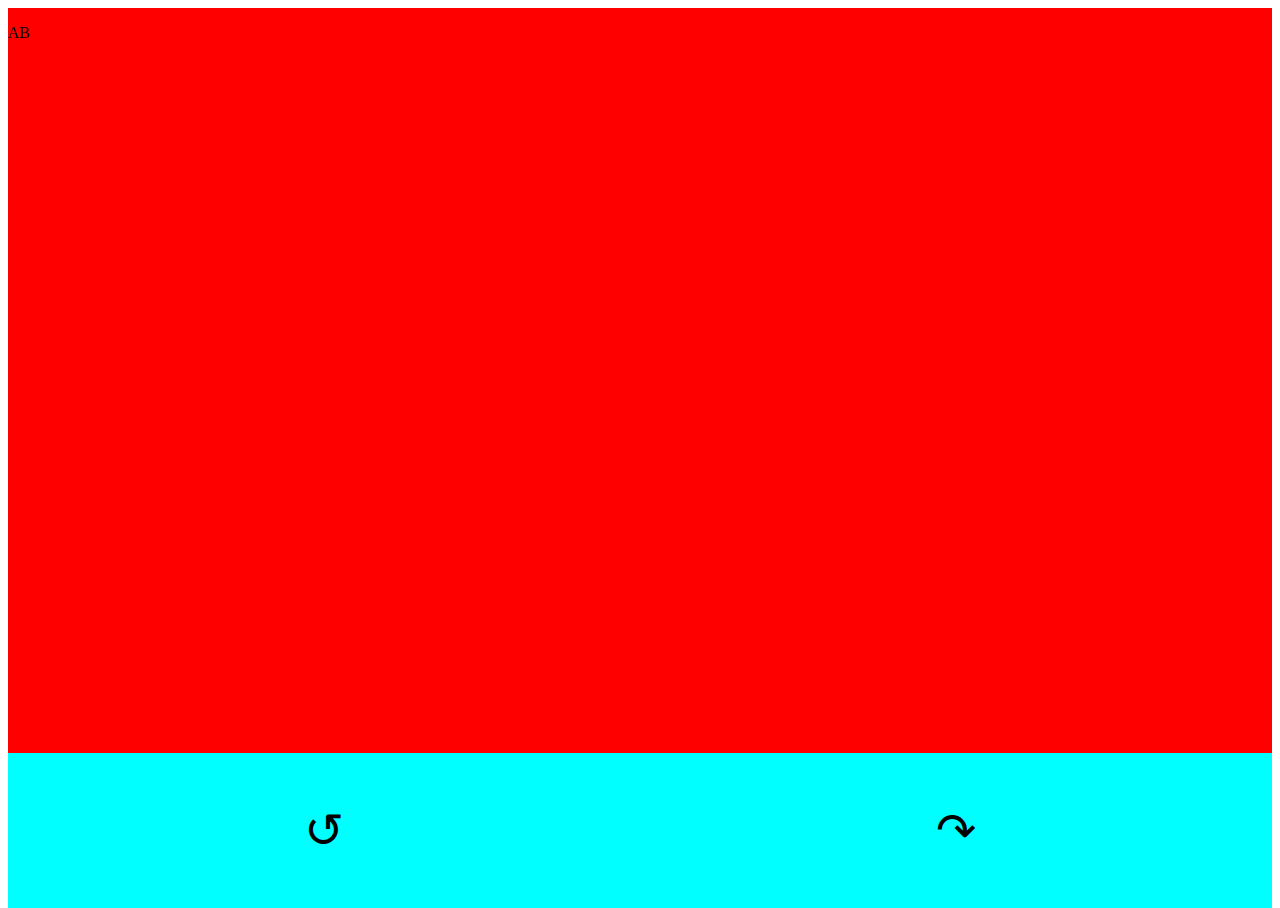
==== index.html @ 3a79793d "Inital site" ====
<!DOCTYPE html>
<html>
<head>
        <link rel="stylesheet" href="style.css">

</head>
<body>
<div id="container">
	<div id="card">
	<div id="word">
	<p class="front">AB</p>
	<p class="back">ABBA</p>
	</div>
	<div id="bottom_container">
	<div id="turn">
	&#8634;
	</div>
	<div id="next">
	&#8631;
	</div>
	</div>
	</div>
</div>
<script language="javascript" type="text/javascript" src="scripts.js"></script>		

</body>
</html>
---- style.css ----
html, body {
  height: 100%;
}
#bottom_container{
	width:100%;
	display: flex;
    flex-wrap: wrap;
	flex-grow:1;
}
#turn,#next{
	flex-grow: 1;
    display: flex;
    justify-content: center;
    align-items: center;
	font-size: 3em;
	background-color:aqua;
	}
#container{
	width:100%;
	height:100%;
	
}
#card{
	width:100%;
	height:100%;
	display: flex;
    flex-direction: column;
}
#word{
	width: 100%;
	flex-grow:7;
	display: flex;
background-color:red;
transition: 0.6s;
	transform-style: preserve-3d;
}
#word:hover{
	transform: rotateY(180deg);
}

/* hide back of pane during swap */
.front, .back {
	backface-visibility: hidden;
justify-content: center; /* align horizontal */
align-items: center;

}

/* front pane, placed above back */
.front {
	z-index: 2;
	/* for firefox 31 */
	transform: rotateY(0deg);
}

/* back, initially hidden pane */
.back {
	transform: rotateY(180deg);
}
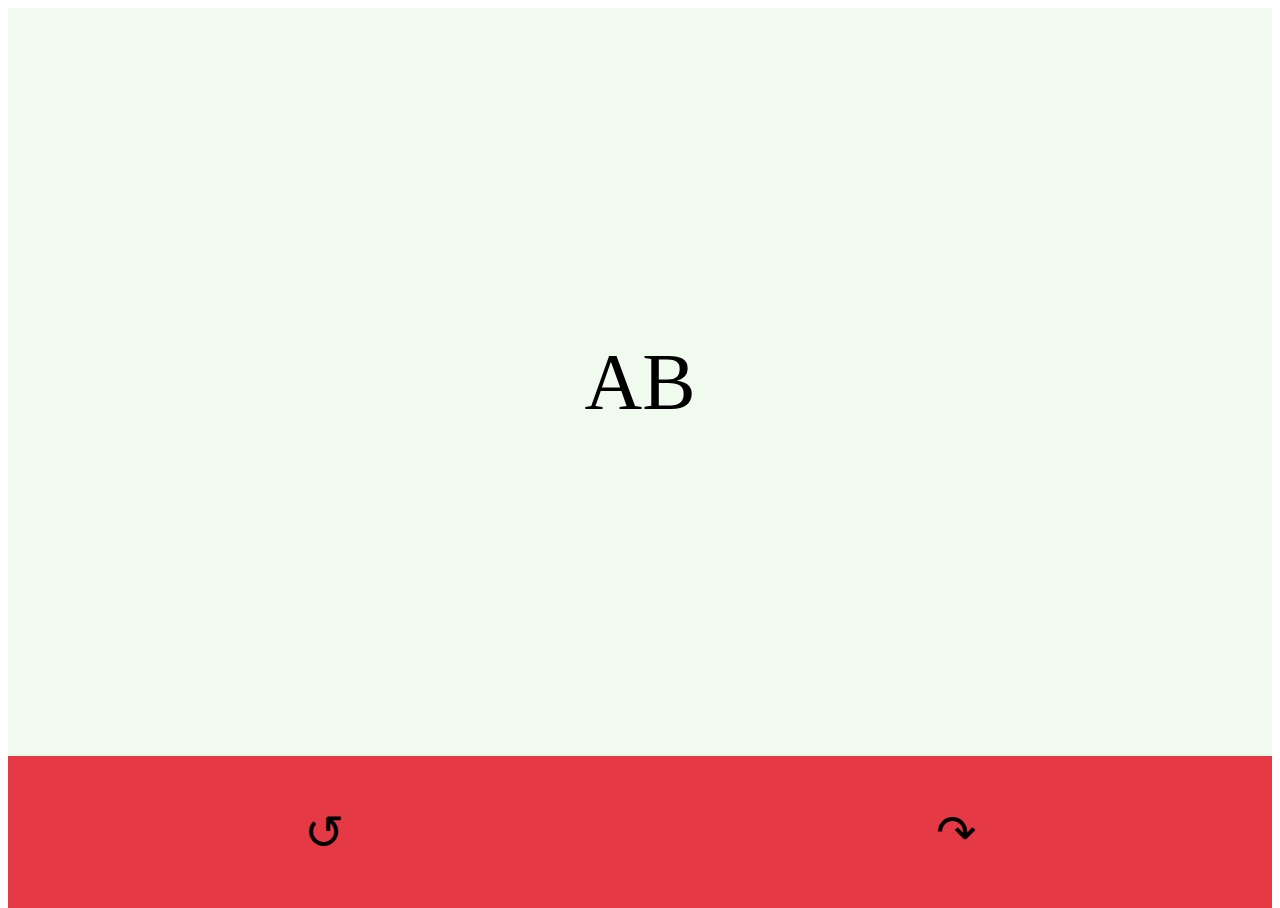
==== commit 0b3c3fa8: "Added words" ====
--- a/index.html
+++ b/index.html
@@ -8,16 +8,16 @@
 <div id="container">
 	<div id="card">
 	<div id="word">
-	<p class="front">AB</p>
-	<p class="back">ABBA</p>
+	<p id="front">AB</p>
+	<p id="back">ABBA</p>
 	</div>
 	<div id="bottom_container">
-	<div id="turn">
+	<button id="turn" onClick="turn()">
 	&#8634;
-	</div>
-	<div id="next">
+	</button>
+	<button id="next" onClick="next()">
 	&#8631;
-	</div>
+	</button>
 	</div>
 	</div>
 </div>
--- a/style.css
+++ b/style.css
@@ -6,6 +6,7 @@
 	display: flex;
     flex-wrap: wrap;
 	flex-grow:1;
+
 }
 #turn,#next{
 	flex-grow: 1;
@@ -13,7 +14,8 @@
     justify-content: center;
     align-items: center;
 	font-size: 3em;
-	background-color:aqua;
+	background-color:#E63946;
+	border: none;
 	}
 #container{
 	width:100%;
@@ -25,6 +27,7 @@
 	height:100%;
 	display: flex;
     flex-direction: column;
+	'padding: 10px;
 }
 #word{
 	width: 100%;
@@ -33,27 +36,47 @@
 background-color:red;
 transition: 0.6s;
 	transform-style: preserve-3d;
+	text-align: center;
+	background-color:#F1FAEE;
 }
-#word:hover{
+#word.active{
 	transform: rotateY(180deg);
+	background-color:#A8DADC;
 }
 
 /* hide back of pane during swap */
-.front, .back {
+#front, #back {
 	backface-visibility: hidden;
 justify-content: center; /* align horizontal */
 align-items: center;
-
+margin: auto;
+    font-size: 5em;
 }
-
+.active #front{
+	display:none;
+}
+.active #back{
+	display:block;
+}
 /* front pane, placed above back */
-.front {
+#front {
 	z-index: 2;
 	/* for firefox 31 */
 	transform: rotateY(0deg);
+	display:block;
 }
 
 /* back, initially hidden pane */
-.back {
+#back {
 	transform: rotateY(180deg);
+	display:none;
+}
+
+@media screen and (min-width: 800px) {
+	#screen and (min-width: 1200px){
+	margin-left: 20%;
+    max-width: 60%;
+
+	}
+
 }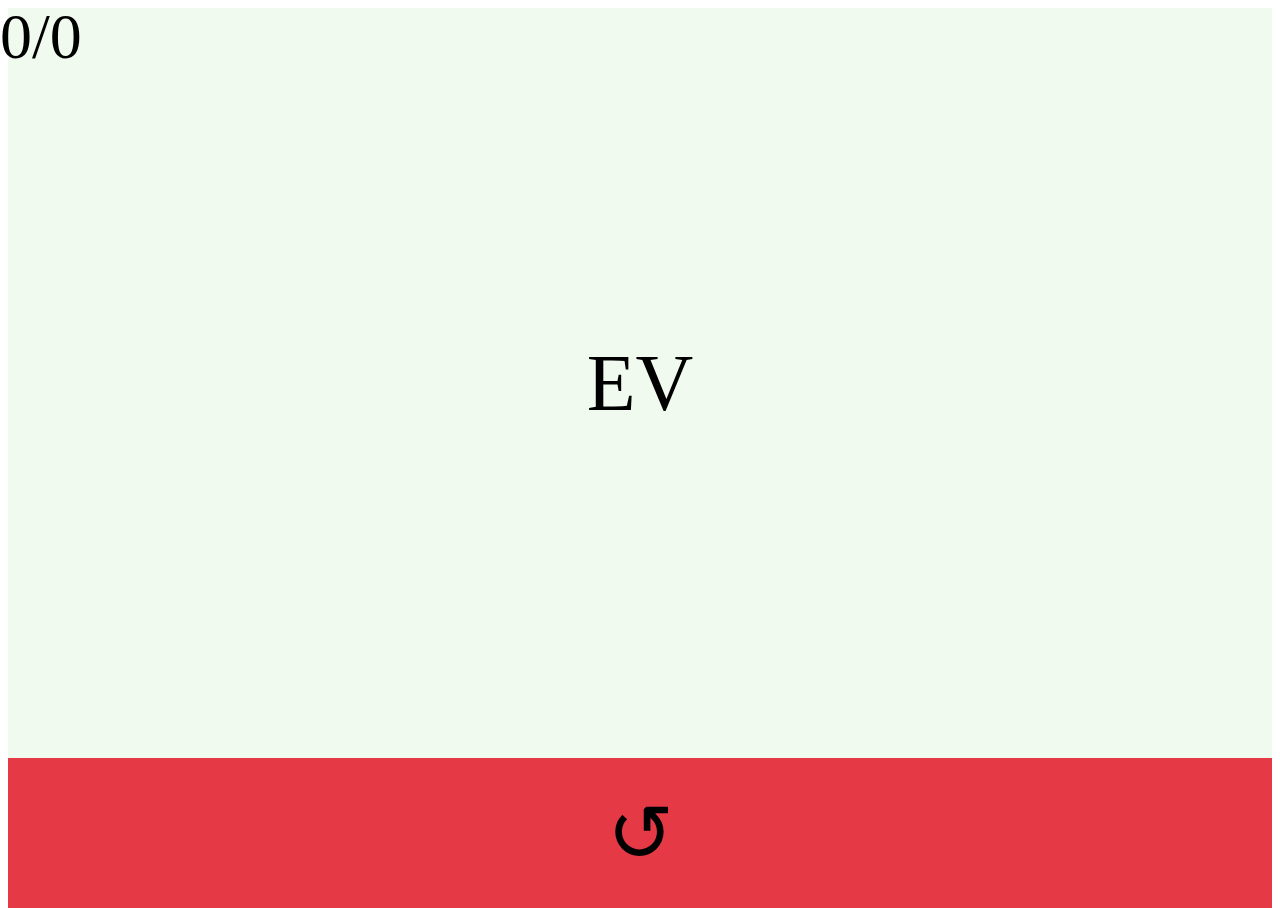
==== commit 0f359a21: "Update Word Learner" ====
--- a/index.html
+++ b/index.html
@@ -1,27 +1,36 @@
 <!DOCTYPE html>
 <html>
 <head>
-        <link rel="stylesheet" href="style.css">
-
+ <link rel="stylesheet" href="style.css">
 </head>
 <body>
+<div id="counter">
+<span id="goodCount"></span>/<span id="total"></span>
+</div>
 <div id="container">
 	<div id="card">
 	<div id="word">
-	<p id="front">AB</p>
-	<p id="back">ABBA</p>
+	<p id="front"></p>
+	<p id="back"></p>
 	</div>
 	<div id="bottom_container">
 	<button id="turn" onClick="turn()">
 	&#8634;
 	</button>
-	<button id="next" onClick="next()">
-	&#8631;
+	<button id="wrong" onClick="wrongResult()">
+	&#10007;
+	</button>
+	<button id="good" onClick="goodResult()">
+	&#10003;
 	</button>
 	</div>
 	</div>
 </div>
 <script language="javascript" type="text/javascript" src="scripts.js"></script>		
 
+<script>
+// self executing function here
+next();
+</script>
 </body>
 </html>--- a/style.css
+++ b/style.css
@@ -8,12 +8,12 @@
 	flex-grow:1;
 
 }
-#turn,#next{
+#turn,#good, #wrong{
 	flex-grow: 1;
     display: flex;
     justify-content: center;
     align-items: center;
-	font-size: 3em;
+	font-size: 5em;
 	background-color:#E63946;
 	border: none;
 	}
@@ -31,7 +31,7 @@
 }
 #word{
 	width: 100%;
-	flex-grow:7;
+	flex-grow:12;
 	display: flex;
 background-color:red;
 transition: 0.6s;
@@ -79,4 +79,25 @@
 
 	}
 
+}
+
+#bottom_container #turn{
+	display:block;
+}
+#bottom_container.active #turn{
+	display: none;
+}
+
+#bottom_container #good, #bottom_container #wrong{
+	display:none;
+}
+#bottom_container.active #good, #bottom_container.active #wrong{
+	display: block;
+}
+#counter{
+	    position: absolute;
+    left: 0;
+    top: 0;
+    font-size: 4em;
+    z-index: 10;
 }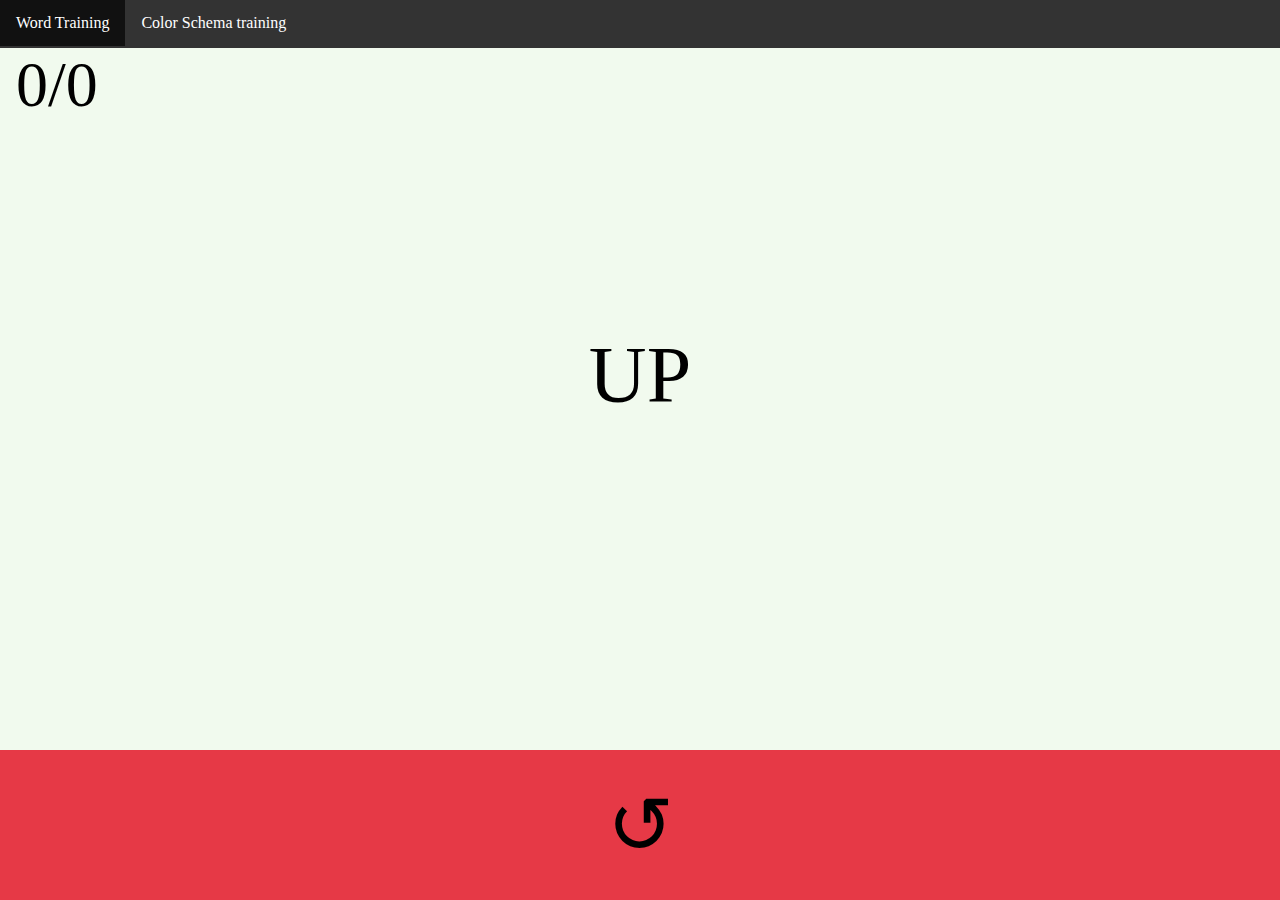
==== commit 308fc718: "Update Color scheme" ====
--- a/index.html
+++ b/index.html
@@ -4,6 +4,10 @@
  <link rel="stylesheet" href="style.css">
 </head>
 <body>
+<ul>
+  <li><a href="index.html">Word Training</a></li>
+  <li><a href="colorscheme/index.html">Color Schema training</a></li>
+</ul>
 <div id="counter">
 <span id="goodCount"></span>/<span id="total"></span>
 </div>
--- a/style.css
+++ b/style.css
@@ -1,5 +1,7 @@
 html, body {
   height: 100%;
+    margin: 0;
+    padding: 0;
 }
 #bottom_container{
 	width:100%;
@@ -96,8 +98,39 @@
 }
 #counter{
 	    position: absolute;
-    left: 0;
-    top: 0;
+    left: 1rem;
+	top: 3rem;
     font-size: 4em;
     z-index: 10;
+}
+
+ul {
+    list-style-type: none;
+    margin: 0;
+    padding: 0;
+    overflow: hidden;
+    background-color: #333;
+	height:3rem;
+	position: absolute;
+    top: 0;
+    left: 0;
+    z-index: 5;
+    width: 100%;
+    margin: 0;
+}
+
+li {
+    float: left;
+}
+
+li a {
+    display: block;
+    color: white;
+    text-align: center;
+    padding: 14px 16px;
+    text-decoration: none;
+}
+
+li a:hover {
+    background-color: #111;
 }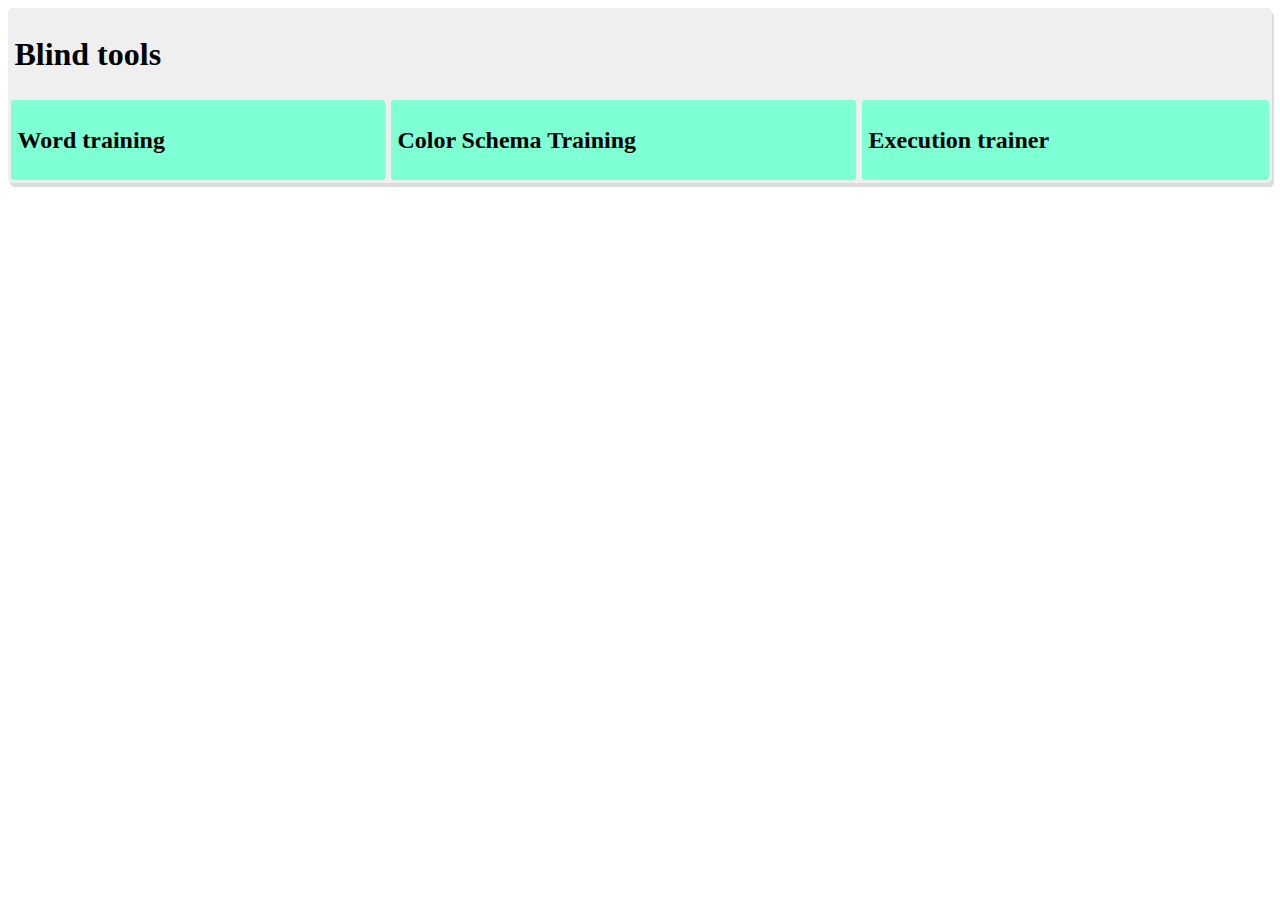
==== commit 95ffa2ef: "Updates" ====
--- a/index.html
+++ b/index.html
@@ -4,32 +4,16 @@
  <link rel="stylesheet" href="style.css">
 </head>
 <body>
-<ul>
-  <li><a href="index.html">Word Training</a></li>
-  <li><a href="colorscheme/index.html">Color Schema training</a></li>
-</ul>
-<div id="counter">
-<span id="goodCount"></span>/<span id="total"></span>
+<div class="subject-container">
+<h1>Blind tools</h1><br/>
+<div class="item-container">
+<a href="word-trainer/index.html>"><div class="item"><h2>Word training</h2></div></a>
+<a href="colorscheme/index.html"><div class="item"><h2>Color Schema Training</h2></div></a>
+<a href="exec-trainer/index.html"><div class="item"><h2>Execution trainer	</h2></div></a>
 </div>
-<div id="container">
-	<div id="card">
-	<div id="word">
-	<p id="front"></p>
-	<p id="back"></p>
-	</div>
-	<div id="bottom_container">
-	<button id="turn" onClick="turn()">
-	&#8634;
-	</button>
-	<button id="wrong" onClick="wrongResult()">
-	&#10007;
-	</button>
-	<button id="good" onClick="goodResult()">
-	&#10003;
-	</button>
-	</div>
-	</div>
 </div>
+
+
 <script language="javascript" type="text/javascript" src="scripts.js"></script>		
 
 <script>
--- a/style.css
+++ b/style.css
@@ -1,136 +1,29 @@
-html, body {
-  height: 100%;
-    margin: 0;
-    padding: 0;
-}
-#bottom_container{
-	width:100%;
-	display: flex;
-    flex-wrap: wrap;
-	flex-grow:1;
+.item-container{
+	display:flex;
+		flex-direction:row;
 
 }
-#turn,#good, #wrong{
-	flex-grow: 1;
+.item-container a{
+	flex-grow:1;
+	color:initial;
+	text-decoration:none;
+}
+.subject-container{
+	flex-direction: column;
     display: flex;
-    justify-content: center;
-    align-items: center;
-	font-size: 5em;
-	background-color:#E63946;
-	border: none;
-	}
-#container{
-	width:100%;
-	height:100%;
+    background-color: #efefef;
+    border-radius: .3em;
+    box-shadow: 2px 4px 0px #dcdcdc;
 	
 }
-#card{
-	width:100%;
-	height:100%;
-	display: flex;
-    flex-direction: column;
-	'padding: 10px;
+.item{
+background-color: aquamarine;
+    margin: 0.2em;
+    padding: 0.4em;
+    border-radius: 0.2em;
+	
 }
-#word{
-	width: 100%;
-	flex-grow:12;
-	display: flex;
-background-color:red;
-transition: 0.6s;
-	transform-style: preserve-3d;
-	text-align: center;
-	background-color:#F1FAEE;
-}
-#word.active{
-	transform: rotateY(180deg);
-	background-color:#A8DADC;
-}
-
-/* hide back of pane during swap */
-#front, #back {
-	backface-visibility: hidden;
-justify-content: center; /* align horizontal */
-align-items: center;
-margin: auto;
-    font-size: 5em;
-}
-.active #front{
-	display:none;
-}
-.active #back{
-	display:block;
-}
-/* front pane, placed above back */
-#front {
-	z-index: 2;
-	/* for firefox 31 */
-	transform: rotateY(0deg);
-	display:block;
-}
-
-/* back, initially hidden pane */
-#back {
-	transform: rotateY(180deg);
-	display:none;
-}
-
-@media screen and (min-width: 800px) {
-	#screen and (min-width: 1200px){
-	margin-left: 20%;
-    max-width: 60%;
-
-	}
-
-}
-
-#bottom_container #turn{
-	display:block;
-}
-#bottom_container.active #turn{
-	display: none;
-}
-
-#bottom_container #good, #bottom_container #wrong{
-	display:none;
-}
-#bottom_container.active #good, #bottom_container.active #wrong{
-	display: block;
-}
-#counter{
-	    position: absolute;
-    left: 1rem;
-	top: 3rem;
-    font-size: 4em;
-    z-index: 10;
-}
-
-ul {
-    list-style-type: none;
-    margin: 0;
-    padding: 0;
-    overflow: hidden;
-    background-color: #333;
-	height:3rem;
-	position: absolute;
-    top: 0;
-    left: 0;
-    z-index: 5;
-    width: 100%;
-    margin: 0;
-}
-
-li {
-    float: left;
-}
-
-li a {
-    display: block;
-    color: white;
-    text-align: center;
-    padding: 14px 16px;
-    text-decoration: none;
-}
-
-li a:hover {
-    background-color: #111;
+h1{
+	margin-bottom: 0;
+    padding: .2em;
 }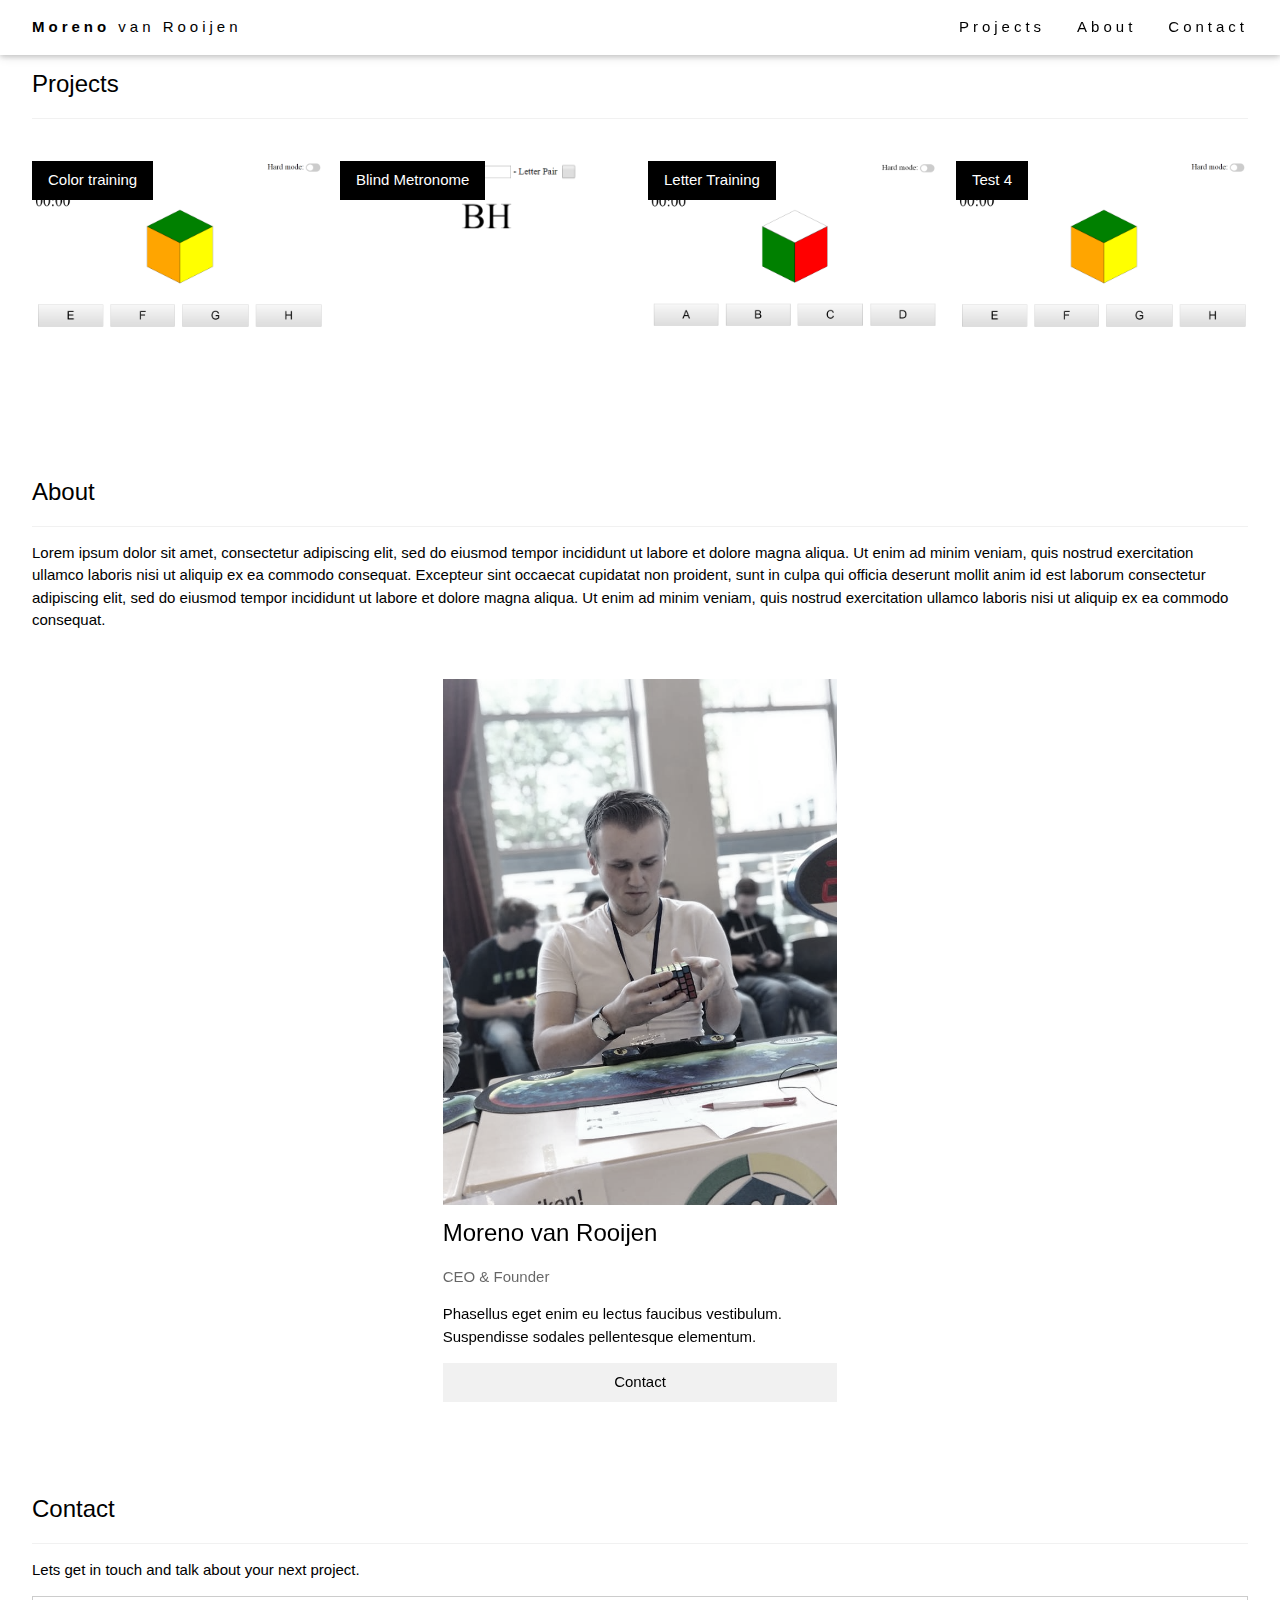
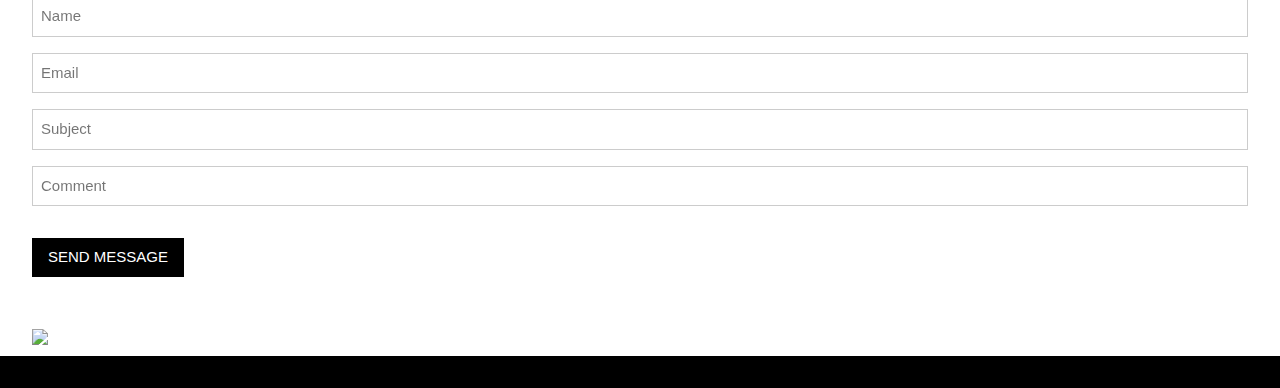
==== commit 89c420aa: "Changed setup of website" ====
--- a/index.html
+++ b/index.html
@@ -1,24 +1,118 @@
 <!DOCTYPE html>
 <html>
-<head>
- <link rel="stylesheet" href="style.css">
-</head>
+<title>W3.CSS Template</title>
+<meta charset="UTF-8">
+<meta name="viewport" content="width=device-width, initial-scale=1">
+<link rel="stylesheet" href="style.css">
 <body>
-<div class="subject-container">
-<h1>Blind tools</h1><br/>
-<div class="item-container">
-<a href="word-trainer/index.html>"><div class="item"><h2>Word training</h2></div></a>
-<a href="colorscheme/index.html"><div class="item"><h2>Color Schema Training</h2></div></a>
-<a href="exec-trainer/index.html"><div class="item"><h2>Execution trainer	</h2></div></a>
-</div>
+
+<!-- Navbar (sit on top) -->
+<div class="w3-top">
+  <div class="w3-bar w3-white w3-wide w3-padding w3-card">
+    <a href="#home" class="w3-bar-item w3-button"><b>Moreno</b> van Rooijen</a>
+    <!-- Float links to the right. Hide them on small screens -->
+    <div class="w3-right w3-hide-small">
+      <a href="#projects" class="w3-bar-item w3-button">Projects</a>
+      <a href="#about" class="w3-bar-item w3-button">About</a>
+      <a href="#contact" class="w3-bar-item w3-button">Contact</a>
+    </div>
+  </div>
 </div>
 
 
-<script language="javascript" type="text/javascript" src="scripts.js"></script>		
+<!-- Page content -->
+<div class="w3-content w3-padding" style="max-width:1564px">
 
-<script>
-// self executing function here
-next();
-</script>
+  <!-- Project Section -->
+  <div class="w3-container w3-padding-32" id="projects">
+    <h3 class="w3-border-bottom w3-border-light-grey w3-padding-16">Projects</h3>
+  </div>
+
+<!-- div.w3-row-padding>(div.w3-col.l3.m6.w3-margin-bottom>div.w3-display-container>div.w3-display-topleft.w3-black.w3-padding>{Test $}^+img.image[src="images/color_training.png" width="100%"])*4
+-->
+<div class="w3-row-padding">
+  <div class="w3-col l3 m6 w3-margin-bottom">
+    <a href="colorscheme/index.html">
+	<div class="w3-display-container">
+      <div class="w3-display-topleft w3-black w3-padding">Color training</div>
+      <img src="images/color_training.png" alt="" class="image" width="100%">
+
+    </div>
+	</a>
+  </div>
+  <div class="w3-col l3 m6 w3-margin-bottom">
+      <a href="blind_metronome/index.html">
+    <div class="w3-display-container">
+      <div class="w3-display-topleft w3-black w3-padding">Blind Metronome</div>
+      <img src="images/Blind metronome.png" alt="" class="image" width="100%">
+    </div>
+	</a>
+  </div>
+  <div class="w3-col l3 m6 w3-margin-bottom">
+    <div class="w3-display-container">
+      <div class="w3-display-topleft w3-black w3-padding">Letter Training</div>
+      <img src="images/letter_training.png" alt="" class="image" width="100%">
+    </div>
+  </div>
+  <div class="w3-col l3 m6 w3-margin-bottom">
+    <div class="w3-display-container">
+      <div class="w3-display-topleft w3-black w3-padding">Test 4</div>
+      <img src="images/color_training.png" alt="" class="image" width="100%">
+    </div>
+  </div>
+</div>
+
+
+
+
+  <!-- About Section -->
+  <div class="w3-container w3-padding-32" id="about">
+    <h3 class="w3-border-bottom w3-border-light-grey w3-padding-16">About</h3>
+    <p>Lorem ipsum dolor sit amet, consectetur adipiscing elit, sed do eiusmod tempor incididunt ut labore et dolore magna aliqua. Ut enim ad minim veniam, quis nostrud exercitation ullamco laboris nisi ut aliquip ex ea commodo consequat. Excepteur sint
+      occaecat cupidatat non proident, sunt in culpa qui officia deserunt mollit anim id est laborum consectetur adipiscing elit, sed do eiusmod tempor incididunt ut labore et dolore magna aliqua. Ut enim ad minim veniam, quis nostrud exercitation ullamco
+      laboris nisi ut aliquip ex ea commodo consequat.
+    </p>
+  </div>
+
+  <div class="w3-row-padding w3-grayscale">
+    <div class="w3-col l4 m3 w3-margin-bottom"></div>
+    <div class="w3-col l4 m6 w3-margin-bottom">
+      <img src="images/moreno.jpg" alt="John" style="width:100%">
+      <h3>Moreno van Rooijen</h3>
+      <p class="w3-opacity">CEO & Founder</p>
+      <p>Phasellus eget enim eu lectus faucibus vestibulum. Suspendisse sodales pellentesque elementum.</p>
+      <p><button class="w3-button w3-light-grey w3-block">Contact</button></p>
+    </div>
+    <div class="w3-col l4 m3 w3-margin-bottom"></div>
+  </div>
+
+  <!-- Contact Section -->
+  <div class="w3-container w3-padding-32" id="contact">
+    <h3 class="w3-border-bottom w3-border-light-grey w3-padding-16">Contact</h3>
+    <p>Lets get in touch and talk about your next project.</p>
+    <form action="/action_page.php" target="_blank">
+      <input class="w3-input w3-border" type="text" placeholder="Name" required name="Name">
+      <input class="w3-input w3-section w3-border" type="text" placeholder="Email" required name="Email">
+      <input class="w3-input w3-section w3-border" type="text" placeholder="Subject" required name="Subject">
+      <input class="w3-input w3-section w3-border" type="text" placeholder="Comment" required name="Comment">
+      <button class="w3-button w3-black w3-section" type="submit">
+        <i class="fa fa-paper-plane"></i> SEND MESSAGE
+      </button>
+    </form>
+  </div>
+
+<!-- Image of location/map -->
+<div class="w3-container">
+  <img src="/w3images/map.jpg" class="w3-image" style="width:100%">
+</div>
+
+<!-- End page content -->
+</div>
+
+
+<!-- Footer -->
+<footer class="w3-center w3-black w3-padding-16">
+</footer>
+
 </body>
-</html>+</html>
--- a/style.css
+++ b/style.css
@@ -1,29 +1,233 @@
-.item-container{
-	display:flex;
-		flex-direction:row;
-
-}
-.item-container a{
-	flex-grow:1;
-	color:initial;
-	text-decoration:none;
-}
-.subject-container{
-	flex-direction: column;
-    display: flex;
-    background-color: #efefef;
-    border-radius: .3em;
-    box-shadow: 2px 4px 0px #dcdcdc;
-	
-}
-.item{
-background-color: aquamarine;
-    margin: 0.2em;
-    padding: 0.4em;
-    border-radius: 0.2em;
-	
-}
-h1{
-	margin-bottom: 0;
-    padding: .2em;
-}+/* W3.CSS 4.12 November 2018 by Jan Egil and Borge Refsnes */
+html{box-sizing:border-box}*,*:before,*:after{box-sizing:inherit}
+/* Extract from normalize.css by Nicolas Gallagher and Jonathan Neal git.io/normalize */
+html{-ms-text-size-adjust:100%;-webkit-text-size-adjust:100%}body{margin:0}
+article,aside,details,figcaption,figure,footer,header,main,menu,nav,section,summary{display:block}
+audio,canvas,progress,video{display:inline-block}progress{vertical-align:baseline}
+audio:not([controls]){display:none;height:0}[hidden],template{display:none}
+a{background-color:transparent;-webkit-text-decoration-skip:objects}
+a:active,a:hover{outline-width:0}abbr[title]{border-bottom:none;text-decoration:underline;text-decoration:underline dotted}
+dfn{font-style:italic}mark{background:#ff0;color:#000}
+small{font-size:80%}sub,sup{font-size:75%;line-height:0;position:relative;vertical-align:baseline}
+sub{bottom:-0.25em}sup{top:-0.5em}figure{margin:1em 40px}img{border-style:none}svg:not(:root){overflow:hidden}
+code,kbd,pre,samp{font-family:monospace,monospace;font-size:1em}hr{box-sizing:content-box;height:0;overflow:visible}
+button,input,select,textarea{font:inherit;margin:0}optgroup{font-weight:bold}
+button,input{overflow:visible}button,select{text-transform:none}
+button,html [type=button],[type=reset],[type=submit]{-webkit-appearance:button}
+button::-moz-focus-inner, [type=button]::-moz-focus-inner, [type=reset]::-moz-focus-inner, [type=submit]::-moz-focus-inner{border-style:none;padding:0}
+button:-moz-focusring, [type=button]:-moz-focusring, [type=reset]:-moz-focusring, [type=submit]:-moz-focusring{outline:1px dotted ButtonText}
+fieldset{border:1px solid #c0c0c0;margin:0 2px;padding:.35em .625em .75em}
+legend{color:inherit;display:table;max-width:100%;padding:0;white-space:normal}textarea{overflow:auto}
+[type=checkbox],[type=radio]{padding:0}
+[type=number]::-webkit-inner-spin-button,[type=number]::-webkit-outer-spin-button{height:auto}
+[type=search]{-webkit-appearance:textfield;outline-offset:-2px}
+[type=search]::-webkit-search-cancel-button,[type=search]::-webkit-search-decoration{-webkit-appearance:none}
+::-webkit-input-placeholder{color:inherit;opacity:0.54}
+::-webkit-file-upload-button{-webkit-appearance:button;font:inherit}
+/* End extract */
+html,body{font-family:Verdana,sans-serif;font-size:15px;line-height:1.5}html{overflow-x:hidden}
+h1{font-size:36px}h2{font-size:30px}h3{font-size:24px}h4{font-size:20px}h5{font-size:18px}h6{font-size:16px}.w3-serif{font-family:serif}
+h1,h2,h3,h4,h5,h6{font-family:"Segoe UI",Arial,sans-serif;font-weight:400;margin:10px 0}.w3-wide{letter-spacing:4px}
+hr{border:0;border-top:1px solid #eee;margin:20px 0}
+.w3-image{max-width:100%;height:auto}img{vertical-align:middle}a{color:inherit}
+.w3-table,.w3-table-all{border-collapse:collapse;border-spacing:0;width:100%;display:table}.w3-table-all{border:1px solid #ccc}
+.w3-bordered tr,.w3-table-all tr{border-bottom:1px solid #ddd}.w3-striped tbody tr:nth-child(even){background-color:#f1f1f1}
+.w3-table-all tr:nth-child(odd){background-color:#fff}.w3-table-all tr:nth-child(even){background-color:#f1f1f1}
+.w3-hoverable tbody tr:hover,.w3-ul.w3-hoverable li:hover{background-color:#ccc}.w3-centered tr th,.w3-centered tr td{text-align:center}
+.w3-table td,.w3-table th,.w3-table-all td,.w3-table-all th{padding:8px 8px;display:table-cell;text-align:left;vertical-align:top}
+.w3-table th:first-child,.w3-table td:first-child,.w3-table-all th:first-child,.w3-table-all td:first-child{padding-left:16px}
+.w3-btn,.w3-button{border:none;display:inline-block;padding:8px 16px;vertical-align:middle;overflow:hidden;text-decoration:none;color:inherit;background-color:inherit;text-align:center;cursor:pointer;white-space:nowrap}
+.w3-btn:hover{box-shadow:0 8px 16px 0 rgba(0,0,0,0.2),0 6px 20px 0 rgba(0,0,0,0.19)}
+.w3-btn,.w3-button{-webkit-touch-callout:none;-webkit-user-select:none;-khtml-user-select:none;-moz-user-select:none;-ms-user-select:none;user-select:none}   
+.w3-disabled,.w3-btn:disabled,.w3-button:disabled{cursor:not-allowed;opacity:0.3}.w3-disabled *,:disabled *{pointer-events:none}
+.w3-btn.w3-disabled:hover,.w3-btn:disabled:hover{box-shadow:none}
+.w3-badge,.w3-tag{background-color:#000;color:#fff;display:inline-block;padding-left:8px;padding-right:8px;text-align:center}.w3-badge{border-radius:50%}
+.w3-ul{list-style-type:none;padding:0;margin:0}.w3-ul li{padding:8px 16px;border-bottom:1px solid #ddd}.w3-ul li:last-child{border-bottom:none}
+.w3-tooltip,.w3-display-container{position:relative}.w3-tooltip .w3-text{display:none}.w3-tooltip:hover .w3-text{display:inline-block}
+.w3-ripple:active{opacity:0.5}.w3-ripple{transition:opacity 0s}
+.w3-input{padding:8px;display:block;border:none;border-bottom:1px solid #ccc;width:100%}
+.w3-select{padding:9px 0;width:100%;border:none;border-bottom:1px solid #ccc}
+.w3-dropdown-click,.w3-dropdown-hover{position:relative;display:inline-block;cursor:pointer}
+.w3-dropdown-hover:hover .w3-dropdown-content{display:block}
+.w3-dropdown-hover:first-child,.w3-dropdown-click:hover{background-color:#ccc;color:#000}
+.w3-dropdown-hover:hover > .w3-button:first-child,.w3-dropdown-click:hover > .w3-button:first-child{background-color:#ccc;color:#000}
+.w3-dropdown-content{cursor:auto;color:#000;background-color:#fff;display:none;position:absolute;min-width:160px;margin:0;padding:0;z-index:1}
+.w3-check,.w3-radio{width:24px;height:24px;position:relative;top:6px}
+.w3-sidebar{height:100%;width:200px;background-color:#fff;position:fixed!important;z-index:1;overflow:auto}
+.w3-bar-block .w3-dropdown-hover,.w3-bar-block .w3-dropdown-click{width:100%}
+.w3-bar-block .w3-dropdown-hover .w3-dropdown-content,.w3-bar-block .w3-dropdown-click .w3-dropdown-content{min-width:100%}
+.w3-bar-block .w3-dropdown-hover .w3-button,.w3-bar-block .w3-dropdown-click .w3-button{width:100%;text-align:left;padding:8px 16px}
+.w3-main,#main{transition:margin-left .4s}
+.w3-modal{z-index:3;display:none;padding-top:100px;position:fixed;left:0;top:0;width:100%;height:100%;overflow:auto;background-color:rgb(0,0,0);background-color:rgba(0,0,0,0.4)}
+.w3-modal-content{margin:auto;background-color:#fff;position:relative;padding:0;outline:0;width:600px}
+.w3-bar{width:100%;overflow:hidden}.w3-center .w3-bar{display:inline-block;width:auto}
+.w3-bar .w3-bar-item{padding:8px 16px;float:left;width:auto;border:none;display:block;outline:0}
+.w3-bar .w3-dropdown-hover,.w3-bar .w3-dropdown-click{position:static;float:left}
+.w3-bar .w3-button{white-space:normal}
+.w3-bar-block .w3-bar-item{width:100%;display:block;padding:8px 16px;text-align:left;border:none;white-space:normal;float:none;outline:0}
+.w3-bar-block.w3-center .w3-bar-item{text-align:center}.w3-block{display:block;width:100%}
+.w3-responsive{display:block;overflow-x:auto}
+.w3-container:after,.w3-container:before,.w3-panel:after,.w3-panel:before,.w3-row:after,.w3-row:before,.w3-row-padding:after,.w3-row-padding:before,
+.w3-cell-row:before,.w3-cell-row:after,.w3-clear:after,.w3-clear:before,.w3-bar:before,.w3-bar:after{content:"";display:table;clear:both}
+.w3-col,.w3-half,.w3-third,.w3-twothird,.w3-threequarter,.w3-quarter{float:left;width:100%}
+.w3-col.s1{width:8.33333%}.w3-col.s2{width:16.66666%}.w3-col.s3{width:24.99999%}.w3-col.s4{width:33.33333%}
+.w3-col.s5{width:41.66666%}.w3-col.s6{width:49.99999%}.w3-col.s7{width:58.33333%}.w3-col.s8{width:66.66666%}
+.w3-col.s9{width:74.99999%}.w3-col.s10{width:83.33333%}.w3-col.s11{width:91.66666%}.w3-col.s12{width:99.99999%}
+@media (min-width:601px){.w3-col.m1{width:8.33333%}.w3-col.m2{width:16.66666%}.w3-col.m3,.w3-quarter{width:24.99999%}.w3-col.m4,.w3-third{width:33.33333%}
+.w3-col.m5{width:41.66666%}.w3-col.m6,.w3-half{width:49.99999%}.w3-col.m7{width:58.33333%}.w3-col.m8,.w3-twothird{width:66.66666%}
+.w3-col.m9,.w3-threequarter{width:74.99999%}.w3-col.m10{width:83.33333%}.w3-col.m11{width:91.66666%}.w3-col.m12{width:99.99999%}}
+@media (min-width:993px){.w3-col.l1{width:8.33333%}.w3-col.l2{width:16.66666%}.w3-col.l3{width:24.99999%}.w3-col.l4{width:33.33333%}
+.w3-col.l5{width:41.66666%}.w3-col.l6{width:49.99999%}.w3-col.l7{width:58.33333%}.w3-col.l8{width:66.66666%}
+.w3-col.l9{width:74.99999%}.w3-col.l10{width:83.33333%}.w3-col.l11{width:91.66666%}.w3-col.l12{width:99.99999%}}
+.w3-rest{overflow:hidden}.w3-stretch{margin-left:-16px;margin-right:-16px}
+.w3-content,.w3-auto{margin-left:auto;margin-right:auto}.w3-content{max-width:980px}.w3-auto{max-width:1140px}
+.w3-cell-row{display:table;width:100%}.w3-cell{display:table-cell}
+.w3-cell-top{vertical-align:top}.w3-cell-middle{vertical-align:middle}.w3-cell-bottom{vertical-align:bottom}
+.w3-hide{display:none!important}.w3-show-block,.w3-show{display:block!important}.w3-show-inline-block{display:inline-block!important}
+@media (max-width:1205px){.w3-auto{max-width:95%}}
+@media (max-width:600px){.w3-modal-content{margin:0 10px;width:auto!important}.w3-modal{padding-top:30px}
+.w3-dropdown-hover.w3-mobile .w3-dropdown-content,.w3-dropdown-click.w3-mobile .w3-dropdown-content{position:relative}	
+.w3-hide-small{display:none!important}.w3-mobile{display:block;width:100%!important}.w3-bar-item.w3-mobile,.w3-dropdown-hover.w3-mobile,.w3-dropdown-click.w3-mobile{text-align:center}
+.w3-dropdown-hover.w3-mobile,.w3-dropdown-hover.w3-mobile .w3-btn,.w3-dropdown-hover.w3-mobile .w3-button,.w3-dropdown-click.w3-mobile,.w3-dropdown-click.w3-mobile .w3-btn,.w3-dropdown-click.w3-mobile .w3-button{width:100%}}
+@media (max-width:768px){.w3-modal-content{width:500px}.w3-modal{padding-top:50px}}
+@media (min-width:993px){.w3-modal-content{width:900px}.w3-hide-large{display:none!important}.w3-sidebar.w3-collapse{display:block!important}}
+@media (max-width:992px) and (min-width:601px){.w3-hide-medium{display:none!important}}
+@media (max-width:992px){.w3-sidebar.w3-collapse{display:none}.w3-main{margin-left:0!important;margin-right:0!important}.w3-auto{max-width:100%}}
+.w3-top,.w3-bottom{position:fixed;width:100%;z-index:1}.w3-top{top:0}.w3-bottom{bottom:0}
+.w3-overlay{position:fixed;display:none;width:100%;height:100%;top:0;left:0;right:0;bottom:0;background-color:rgba(0,0,0,0.5);z-index:2}
+.w3-display-topleft{position:absolute;left:0;top:0}.w3-display-topright{position:absolute;right:0;top:0}
+.w3-display-bottomleft{position:absolute;left:0;bottom:0}.w3-display-bottomright{position:absolute;right:0;bottom:0}
+.w3-display-middle{position:absolute;top:50%;left:50%;transform:translate(-50%,-50%);-ms-transform:translate(-50%,-50%)}
+.w3-display-left{position:absolute;top:50%;left:0%;transform:translate(0%,-50%);-ms-transform:translate(-0%,-50%)}
+.w3-display-right{position:absolute;top:50%;right:0%;transform:translate(0%,-50%);-ms-transform:translate(0%,-50%)}
+.w3-display-topmiddle{position:absolute;left:50%;top:0;transform:translate(-50%,0%);-ms-transform:translate(-50%,0%)}
+.w3-display-bottommiddle{position:absolute;left:50%;bottom:0;transform:translate(-50%,0%);-ms-transform:translate(-50%,0%)}
+.w3-display-container:hover .w3-display-hover{display:block}.w3-display-container:hover span.w3-display-hover{display:inline-block}.w3-display-hover{display:none}
+.w3-display-position{position:absolute}
+.w3-circle{border-radius:50%}
+.w3-round-small{border-radius:2px}.w3-round,.w3-round-medium{border-radius:4px}.w3-round-large{border-radius:8px}.w3-round-xlarge{border-radius:16px}.w3-round-xxlarge{border-radius:32px}
+.w3-row-padding,.w3-row-padding>.w3-half,.w3-row-padding>.w3-third,.w3-row-padding>.w3-twothird,.w3-row-padding>.w3-threequarter,.w3-row-padding>.w3-quarter,.w3-row-padding>.w3-col{padding:0 8px}
+.w3-container,.w3-panel{padding:0.01em 16px}.w3-panel{margin-top:16px;margin-bottom:16px}
+.w3-code,.w3-codespan{font-family:Consolas,"courier new";font-size:16px}
+.w3-code{width:auto;background-color:#fff;padding:8px 12px;border-left:4px solid #4CAF50;word-wrap:break-word}
+.w3-codespan{color:crimson;background-color:#f1f1f1;padding-left:4px;padding-right:4px;font-size:110%}
+.w3-card,.w3-card-2{box-shadow:0 2px 5px 0 rgba(0,0,0,0.16),0 2px 10px 0 rgba(0,0,0,0.12)}
+.w3-card-4,.w3-hover-shadow:hover{box-shadow:0 4px 10px 0 rgba(0,0,0,0.2),0 4px 20px 0 rgba(0,0,0,0.19)}
+.w3-spin{animation:w3-spin 2s infinite linear}@keyframes w3-spin{0%{transform:rotate(0deg)}100%{transform:rotate(359deg)}}
+.w3-animate-fading{animation:fading 10s infinite}@keyframes fading{0%{opacity:0}50%{opacity:1}100%{opacity:0}}
+.w3-animate-opacity{animation:opac 0.8s}@keyframes opac{from{opacity:0} to{opacity:1}}
+.w3-animate-top{position:relative;animation:animatetop 0.4s}@keyframes animatetop{from{top:-300px;opacity:0} to{top:0;opacity:1}}
+.w3-animate-left{position:relative;animation:animateleft 0.4s}@keyframes animateleft{from{left:-300px;opacity:0} to{left:0;opacity:1}}
+.w3-animate-right{position:relative;animation:animateright 0.4s}@keyframes animateright{from{right:-300px;opacity:0} to{right:0;opacity:1}}
+.w3-animate-bottom{position:relative;animation:animatebottom 0.4s}@keyframes animatebottom{from{bottom:-300px;opacity:0} to{bottom:0;opacity:1}}
+.w3-animate-zoom {animation:animatezoom 0.6s}@keyframes animatezoom{from{transform:scale(0)} to{transform:scale(1)}}
+.w3-animate-input{transition:width 0.4s ease-in-out}.w3-animate-input:focus{width:100%!important}
+.w3-opacity,.w3-hover-opacity:hover{opacity:0.60}.w3-opacity-off,.w3-hover-opacity-off:hover{opacity:1}
+.w3-opacity-max{opacity:0.25}.w3-opacity-min{opacity:0.75}
+.w3-greyscale-max,.w3-grayscale-max,.w3-hover-greyscale:hover,.w3-hover-grayscale:hover{filter:grayscale(100%)}
+.w3-greyscale,.w3-grayscale{filter:grayscale(75%)}.w3-greyscale-min,.w3-grayscale-min{filter:grayscale(50%)}
+.w3-sepia{filter:sepia(75%)}.w3-sepia-max,.w3-hover-sepia:hover{filter:sepia(100%)}.w3-sepia-min{filter:sepia(50%)}
+.w3-tiny{font-size:10px!important}.w3-small{font-size:12px!important}.w3-medium{font-size:15px!important}.w3-large{font-size:18px!important}
+.w3-xlarge{font-size:24px!important}.w3-xxlarge{font-size:36px!important}.w3-xxxlarge{font-size:48px!important}.w3-jumbo{font-size:64px!important}
+.w3-left-align{text-align:left!important}.w3-right-align{text-align:right!important}.w3-justify{text-align:justify!important}.w3-center{text-align:center!important}
+.w3-border-0{border:0!important}.w3-border{border:1px solid #ccc!important}
+.w3-border-top{border-top:1px solid #ccc!important}.w3-border-bottom{border-bottom:1px solid #ccc!important}
+.w3-border-left{border-left:1px solid #ccc!important}.w3-border-right{border-right:1px solid #ccc!important}
+.w3-topbar{border-top:6px solid #ccc!important}.w3-bottombar{border-bottom:6px solid #ccc!important}
+.w3-leftbar{border-left:6px solid #ccc!important}.w3-rightbar{border-right:6px solid #ccc!important}
+.w3-section,.w3-code{margin-top:16px!important;margin-bottom:16px!important}
+.w3-margin{margin:16px!important}.w3-margin-top{margin-top:16px!important}.w3-margin-bottom{margin-bottom:16px!important}
+.w3-margin-left{margin-left:16px!important}.w3-margin-right{margin-right:16px!important}
+.w3-padding-small{padding:4px 8px!important}.w3-padding{padding:8px 16px!important}.w3-padding-large{padding:12px 24px!important}
+.w3-padding-16{padding-top:16px!important;padding-bottom:16px!important}.w3-padding-24{padding-top:24px!important;padding-bottom:24px!important}
+.w3-padding-32{padding-top:32px!important;padding-bottom:32px!important}.w3-padding-48{padding-top:48px!important;padding-bottom:48px!important}
+.w3-padding-64{padding-top:64px!important;padding-bottom:64px!important}
+.w3-left{float:left!important}.w3-right{float:right!important}
+.w3-button:hover{color:#000!important;background-color:#ccc!important}
+.w3-transparent,.w3-hover-none:hover{background-color:transparent!important}
+.w3-hover-none:hover{box-shadow:none!important}
+/* Colors */
+.w3-amber,.w3-hover-amber:hover{color:#000!important;background-color:#ffc107!important}
+.w3-aqua,.w3-hover-aqua:hover{color:#000!important;background-color:#00ffff!important}
+.w3-blue,.w3-hover-blue:hover{color:#fff!important;background-color:#2196F3!important}
+.w3-light-blue,.w3-hover-light-blue:hover{color:#000!important;background-color:#87CEEB!important}
+.w3-brown,.w3-hover-brown:hover{color:#fff!important;background-color:#795548!important}
+.w3-cyan,.w3-hover-cyan:hover{color:#000!important;background-color:#00bcd4!important}
+.w3-blue-grey,.w3-hover-blue-grey:hover,.w3-blue-gray,.w3-hover-blue-gray:hover{color:#fff!important;background-color:#607d8b!important}
+.w3-green,.w3-hover-green:hover{color:#fff!important;background-color:#4CAF50!important}
+.w3-light-green,.w3-hover-light-green:hover{color:#000!important;background-color:#8bc34a!important}
+.w3-indigo,.w3-hover-indigo:hover{color:#fff!important;background-color:#3f51b5!important}
+.w3-khaki,.w3-hover-khaki:hover{color:#000!important;background-color:#f0e68c!important}
+.w3-lime,.w3-hover-lime:hover{color:#000!important;background-color:#cddc39!important}
+.w3-orange,.w3-hover-orange:hover{color:#000!important;background-color:#ff9800!important}
+.w3-deep-orange,.w3-hover-deep-orange:hover{color:#fff!important;background-color:#ff5722!important}
+.w3-pink,.w3-hover-pink:hover{color:#fff!important;background-color:#e91e63!important}
+.w3-purple,.w3-hover-purple:hover{color:#fff!important;background-color:#9c27b0!important}
+.w3-deep-purple,.w3-hover-deep-purple:hover{color:#fff!important;background-color:#673ab7!important}
+.w3-red,.w3-hover-red:hover{color:#fff!important;background-color:#f44336!important}
+.w3-sand,.w3-hover-sand:hover{color:#000!important;background-color:#fdf5e6!important}
+.w3-teal,.w3-hover-teal:hover{color:#fff!important;background-color:#009688!important}
+.w3-yellow,.w3-hover-yellow:hover{color:#000!important;background-color:#ffeb3b!important}
+.w3-white,.w3-hover-white:hover{color:#000!important;background-color:#fff!important}
+.w3-black,.w3-hover-black:hover{color:#fff!important;background-color:#000!important}
+.w3-grey,.w3-hover-grey:hover,.w3-gray,.w3-hover-gray:hover{color:#000!important;background-color:#9e9e9e!important}
+.w3-light-grey,.w3-hover-light-grey:hover,.w3-light-gray,.w3-hover-light-gray:hover{color:#000!important;background-color:#f1f1f1!important}
+.w3-dark-grey,.w3-hover-dark-grey:hover,.w3-dark-gray,.w3-hover-dark-gray:hover{color:#fff!important;background-color:#616161!important}
+.w3-pale-red,.w3-hover-pale-red:hover{color:#000!important;background-color:#ffdddd!important}
+.w3-pale-green,.w3-hover-pale-green:hover{color:#000!important;background-color:#ddffdd!important}
+.w3-pale-yellow,.w3-hover-pale-yellow:hover{color:#000!important;background-color:#ffffcc!important}
+.w3-pale-blue,.w3-hover-pale-blue:hover{color:#000!important;background-color:#ddffff!important}
+.w3-text-amber,.w3-hover-text-amber:hover{color:#ffc107!important}
+.w3-text-aqua,.w3-hover-text-aqua:hover{color:#00ffff!important}
+.w3-text-blue,.w3-hover-text-blue:hover{color:#2196F3!important}
+.w3-text-light-blue,.w3-hover-text-light-blue:hover{color:#87CEEB!important}
+.w3-text-brown,.w3-hover-text-brown:hover{color:#795548!important}
+.w3-text-cyan,.w3-hover-text-cyan:hover{color:#00bcd4!important}
+.w3-text-blue-grey,.w3-hover-text-blue-grey:hover,.w3-text-blue-gray,.w3-hover-text-blue-gray:hover{color:#607d8b!important}
+.w3-text-green,.w3-hover-text-green:hover{color:#4CAF50!important}
+.w3-text-light-green,.w3-hover-text-light-green:hover{color:#8bc34a!important}
+.w3-text-indigo,.w3-hover-text-indigo:hover{color:#3f51b5!important}
+.w3-text-khaki,.w3-hover-text-khaki:hover{color:#b4aa50!important}
+.w3-text-lime,.w3-hover-text-lime:hover{color:#cddc39!important}
+.w3-text-orange,.w3-hover-text-orange:hover{color:#ff9800!important}
+.w3-text-deep-orange,.w3-hover-text-deep-orange:hover{color:#ff5722!important}
+.w3-text-pink,.w3-hover-text-pink:hover{color:#e91e63!important}
+.w3-text-purple,.w3-hover-text-purple:hover{color:#9c27b0!important}
+.w3-text-deep-purple,.w3-hover-text-deep-purple:hover{color:#673ab7!important}
+.w3-text-red,.w3-hover-text-red:hover{color:#f44336!important}
+.w3-text-sand,.w3-hover-text-sand:hover{color:#fdf5e6!important}
+.w3-text-teal,.w3-hover-text-teal:hover{color:#009688!important}
+.w3-text-yellow,.w3-hover-text-yellow:hover{color:#d2be0e!important}
+.w3-text-white,.w3-hover-text-white:hover{color:#fff!important}
+.w3-text-black,.w3-hover-text-black:hover{color:#000!important}
+.w3-text-grey,.w3-hover-text-grey:hover,.w3-text-gray,.w3-hover-text-gray:hover{color:#757575!important}
+.w3-text-light-grey,.w3-hover-text-light-grey:hover,.w3-text-light-gray,.w3-hover-text-light-gray:hover{color:#f1f1f1!important}
+.w3-text-dark-grey,.w3-hover-text-dark-grey:hover,.w3-text-dark-gray,.w3-hover-text-dark-gray:hover{color:#3a3a3a!important}
+.w3-border-amber,.w3-hover-border-amber:hover{border-color:#ffc107!important}
+.w3-border-aqua,.w3-hover-border-aqua:hover{border-color:#00ffff!important}
+.w3-border-blue,.w3-hover-border-blue:hover{border-color:#2196F3!important}
+.w3-border-light-blue,.w3-hover-border-light-blue:hover{border-color:#87CEEB!important}
+.w3-border-brown,.w3-hover-border-brown:hover{border-color:#795548!important}
+.w3-border-cyan,.w3-hover-border-cyan:hover{border-color:#00bcd4!important}
+.w3-border-blue-grey,.w3-hover-border-blue-grey:hover,.w3-border-blue-gray,.w3-hover-border-blue-gray:hover{border-color:#607d8b!important}
+.w3-border-green,.w3-hover-border-green:hover{border-color:#4CAF50!important}
+.w3-border-light-green,.w3-hover-border-light-green:hover{border-color:#8bc34a!important}
+.w3-border-indigo,.w3-hover-border-indigo:hover{border-color:#3f51b5!important}
+.w3-border-khaki,.w3-hover-border-khaki:hover{border-color:#f0e68c!important}
+.w3-border-lime,.w3-hover-border-lime:hover{border-color:#cddc39!important}
+.w3-border-orange,.w3-hover-border-orange:hover{border-color:#ff9800!important}
+.w3-border-deep-orange,.w3-hover-border-deep-orange:hover{border-color:#ff5722!important}
+.w3-border-pink,.w3-hover-border-pink:hover{border-color:#e91e63!important}
+.w3-border-purple,.w3-hover-border-purple:hover{border-color:#9c27b0!important}
+.w3-border-deep-purple,.w3-hover-border-deep-purple:hover{border-color:#673ab7!important}
+.w3-border-red,.w3-hover-border-red:hover{border-color:#f44336!important}
+.w3-border-sand,.w3-hover-border-sand:hover{border-color:#fdf5e6!important}
+.w3-border-teal,.w3-hover-border-teal:hover{border-color:#009688!important}
+.w3-border-yellow,.w3-hover-border-yellow:hover{border-color:#ffeb3b!important}
+.w3-border-white,.w3-hover-border-white:hover{border-color:#fff!important}
+.w3-border-black,.w3-hover-border-black:hover{border-color:#000!important}
+.w3-border-grey,.w3-hover-border-grey:hover,.w3-border-gray,.w3-hover-border-gray:hover{border-color:#9e9e9e!important}
+.w3-border-light-grey,.w3-hover-border-light-grey:hover,.w3-border-light-gray,.w3-hover-border-light-gray:hover{border-color:#f1f1f1!important}
+.w3-border-dark-grey,.w3-hover-border-dark-grey:hover,.w3-border-dark-gray,.w3-hover-border-dark-gray:hover{border-color:#616161!important}
+.w3-border-pale-red,.w3-hover-border-pale-red:hover{border-color:#ffe7e7!important}.w3-border-pale-green,.w3-hover-border-pale-green:hover{border-color:#e7ffe7!important}
+.w3-border-pale-yellow,.w3-hover-border-pale-yellow:hover{border-color:#ffffcc!important}.w3-border-pale-blue,.w3-hover-border-pale-blue:hover{border-color:#e7ffff!important}